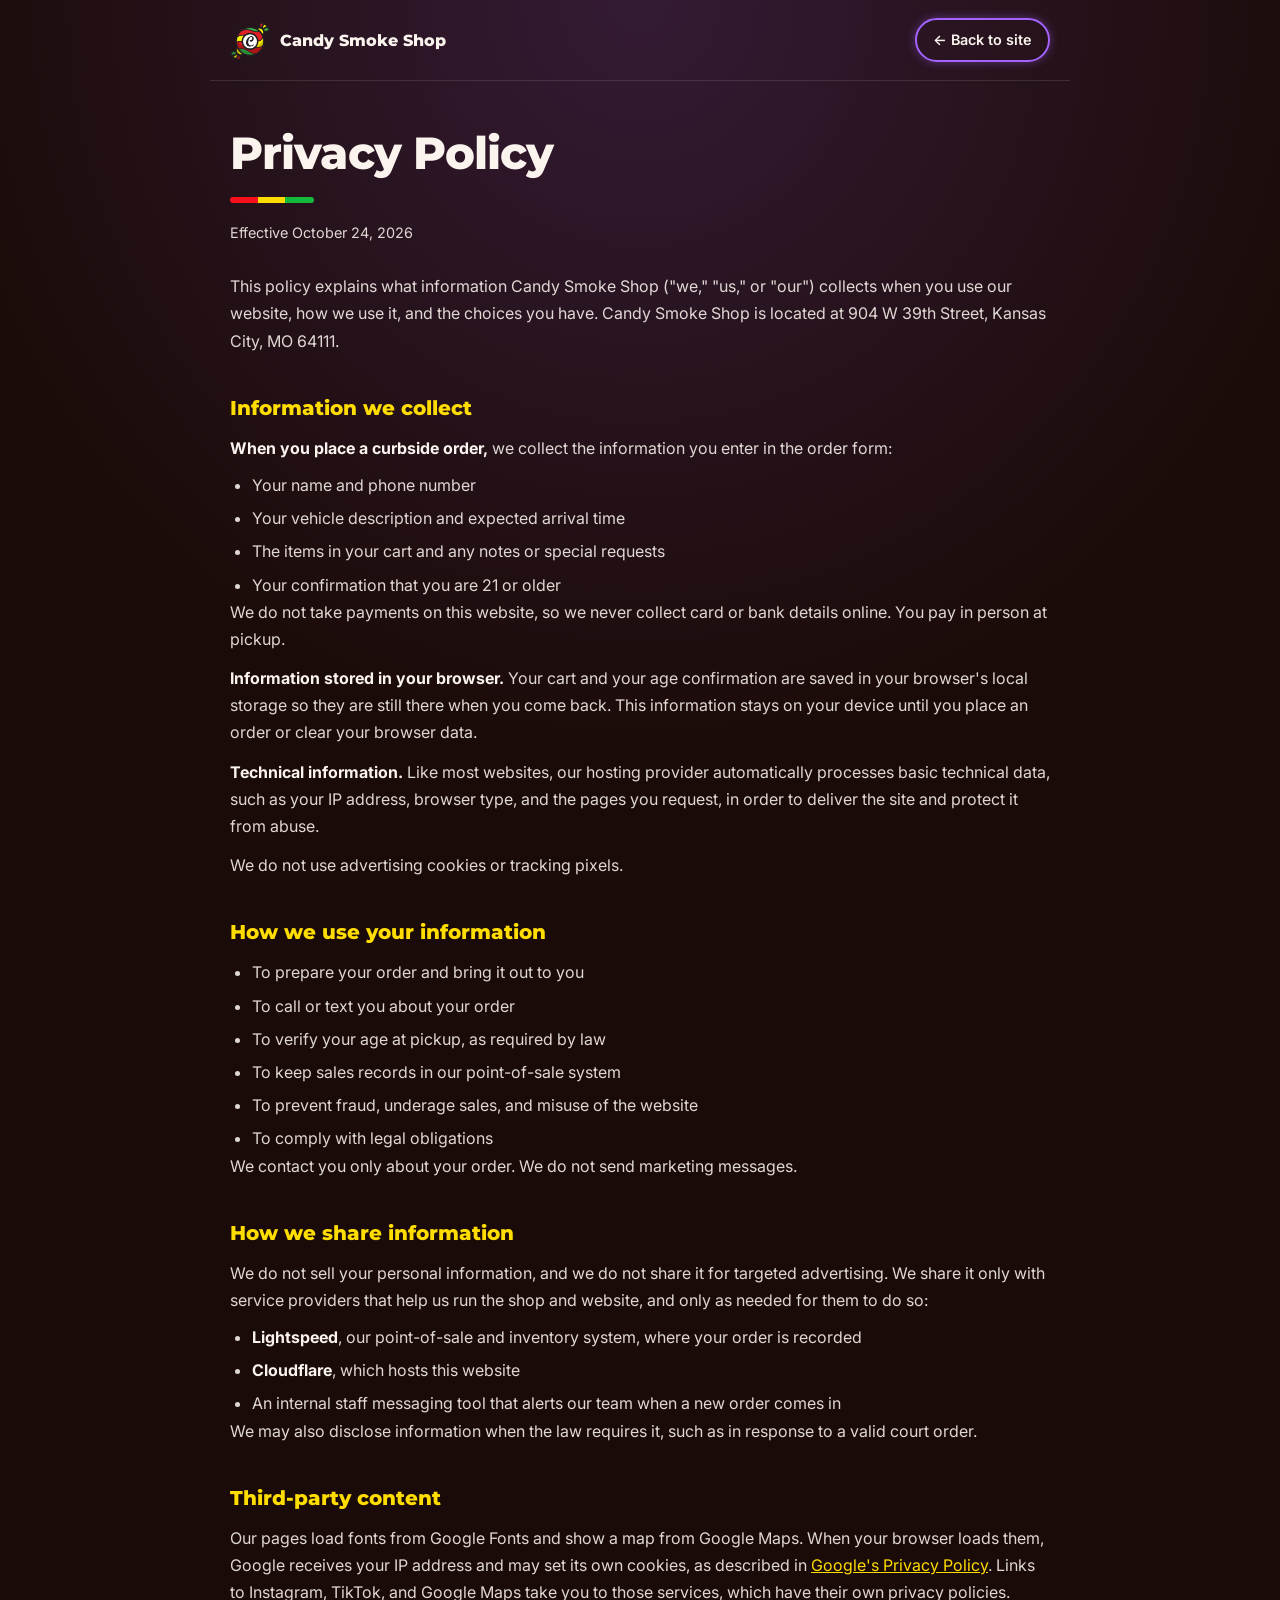
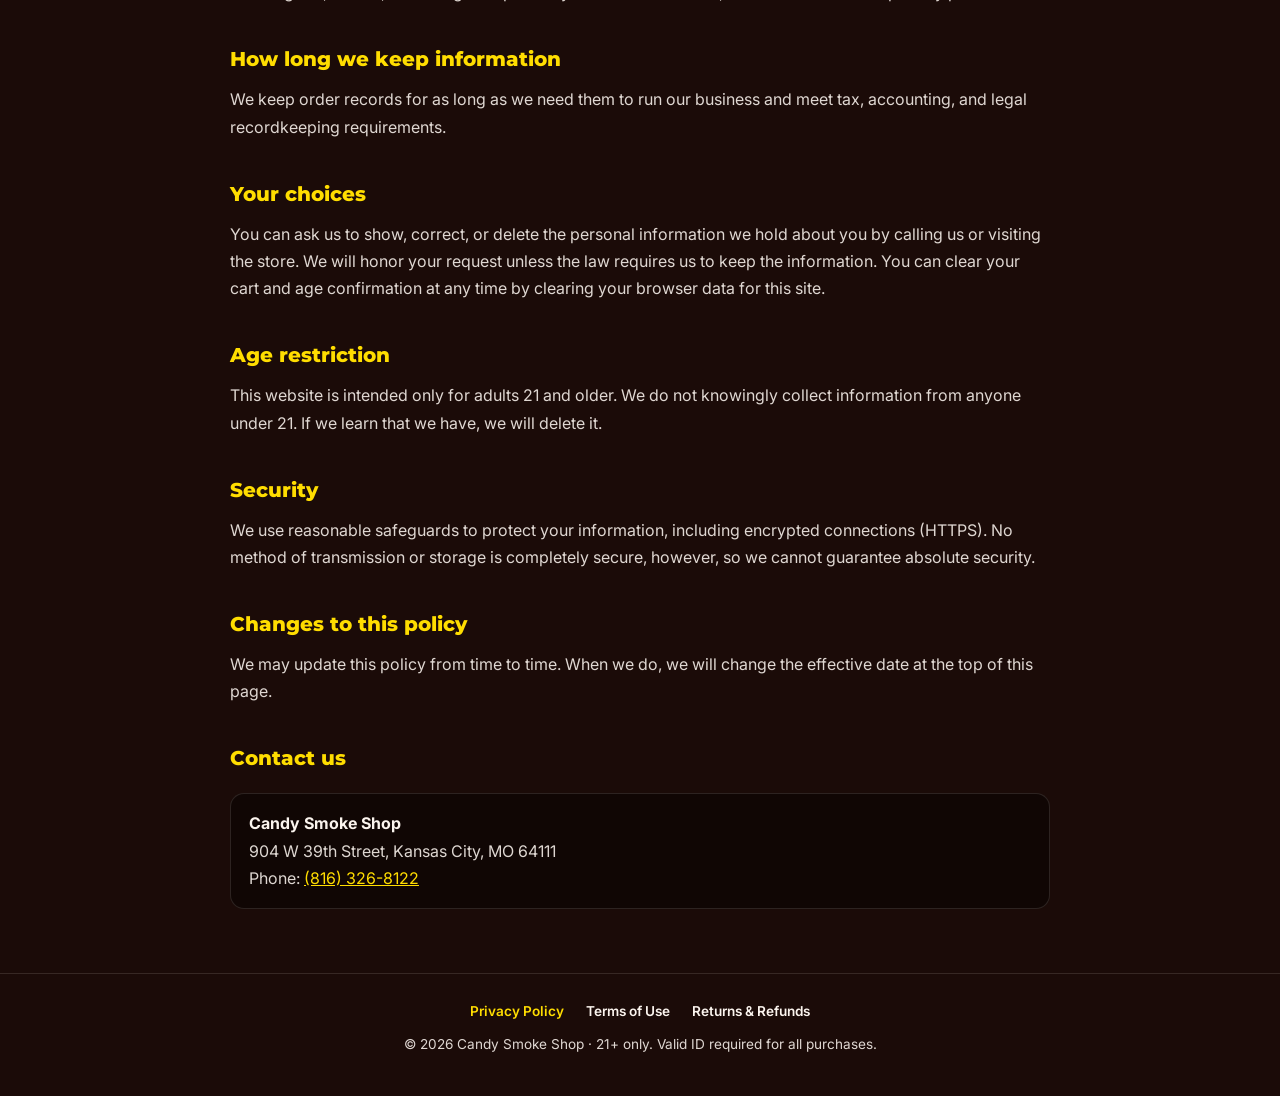
==== privacy.html @ 88c14856 "Grammar pass, legal pages linked from the footer, and nicotine warnings - Privacy Policy, Terms of U" ====
<!DOCTYPE html>
<html lang="en">
<head>
  <meta charset="UTF-8" />
  <meta name="viewport" content="width=device-width, initial-scale=1.0" />
  <title>Privacy Policy — Candy Smoke Shop</title>
  <meta name="description" content="How Candy Smoke Shop collects, uses, and protects the information you share when you use our website." />
  <link rel="icon" type="image/png" href="assets/favicon.png" />
  <link rel="preconnect" href="https://fonts.googleapis.com" />
  <link rel="preconnect" href="https://fonts.gstatic.com" crossorigin />
  <link href="https://fonts.googleapis.com/css2?family=Montserrat:wght@800&family=Inter:wght@400;600&display=swap" rel="stylesheet" />
  <link rel="stylesheet" href="assets/legal.css" />
</head>
<body>
<header class="legal-nav">
  <a class="brand" href="/"><img src="assets/candy-mark.png" alt="" />Candy Smoke Shop</a>
  <a class="back" href="/">← Back to site</a>
</header>

<main>
  <h1>Privacy Policy</h1>
  <div class="stripe"></div>
  <p class="updated">Effective October 24, 2026</p>

  <p>This policy explains what information Candy Smoke Shop ("we," "us," or "our") collects when you use our website, how we use it, and the choices you have. Candy Smoke Shop is located at 904 W 39th Street, Kansas City, MO 64111.</p>

  <h2>Information we collect</h2>
  <p><strong>When you place a curbside order,</strong> we collect the information you enter in the order form:</p>
  <ul>
    <li>Your name and phone number</li>
    <li>Your vehicle description and expected arrival time</li>
    <li>The items in your cart and any notes or special requests</li>
    <li>Your confirmation that you are 21 or older</li>
  </ul>
  <p>We do not take payments on this website, so we never collect card or bank details online. You pay in person at pickup.</p>
  <p><strong>Information stored in your browser.</strong> Your cart and your age confirmation are saved in your browser's local storage so they are still there when you come back. This information stays on your device until you place an order or clear your browser data.</p>
  <p><strong>Technical information.</strong> Like most websites, our hosting provider automatically processes basic technical data, such as your IP address, browser type, and the pages you request, in order to deliver the site and protect it from abuse.</p>
  <p>We do not use advertising cookies or tracking pixels.</p>

  <h2>How we use your information</h2>
  <ul>
    <li>To prepare your order and bring it out to you</li>
    <li>To call or text you about your order</li>
    <li>To verify your age at pickup, as required by law</li>
    <li>To keep sales records in our point-of-sale system</li>
    <li>To prevent fraud, underage sales, and misuse of the website</li>
    <li>To comply with legal obligations</li>
  </ul>
  <p>We contact you only about your order. We do not send marketing messages.</p>

  <h2>How we share information</h2>
  <p>We do not sell your personal information, and we do not share it for targeted advertising. We share it only with service providers that help us run the shop and website, and only as needed for them to do so:</p>
  <ul>
    <li><strong>Lightspeed</strong>, our point-of-sale and inventory system, where your order is recorded</li>
    <li><strong>Cloudflare</strong>, which hosts this website</li>
    <li>An internal staff messaging tool that alerts our team when a new order comes in</li>
  </ul>
  <p>We may also disclose information when the law requires it, such as in response to a valid court order.</p>

  <h2>Third-party content</h2>
  <p>Our pages load fonts from Google Fonts and show a map from Google Maps. When your browser loads them, Google receives your IP address and may set its own cookies, as described in <a href="https://policies.google.com/privacy" target="_blank" rel="noopener">Google's Privacy Policy</a>. Links to Instagram, TikTok, and Google Maps take you to those services, which have their own privacy policies.</p>

  <h2>How long we keep information</h2>
  <p>We keep order records for as long as we need them to run our business and meet tax, accounting, and legal recordkeeping requirements.</p>

  <h2>Your choices</h2>
  <p>You can ask us to show, correct, or delete the personal information we hold about you by calling us or visiting the store. We will honor your request unless the law requires us to keep the information. You can clear your cart and age confirmation at any time by clearing your browser data for this site.</p>

  <h2>Age restriction</h2>
  <p>This website is intended only for adults 21 and older. We do not knowingly collect information from anyone under 21. If we learn that we have, we will delete it.</p>

  <h2>Security</h2>
  <p>We use reasonable safeguards to protect your information, including encrypted connections (HTTPS). No method of transmission or storage is completely secure, however, so we cannot guarantee absolute security.</p>

  <h2>Changes to this policy</h2>
  <p>We may update this policy from time to time. When we do, we will change the effective date at the top of this page.</p>

  <h2>Contact us</h2>
  <div class="callout">
    <p><strong>Candy Smoke Shop</strong><br />904 W 39th Street, Kansas City, MO 64111<br />Phone: <a href="tel:8163268122">(816) 326-8122</a></p>
  </div>
</main>

<footer>
  <nav aria-label="Legal">
    <a href="/privacy" aria-current="page">Privacy Policy</a>
    <a href="/terms">Terms of Use</a>
    <a href="/returns">Returns &amp; Refunds</a>
  </nav>
  © 2026 Candy Smoke Shop · 21+ only. Valid ID required for all purchases.
</footer>
</body>
</html>
---- assets/legal.css ----
/* Shared look for the legal pages (privacy, terms, returns) */
:root {
  --red: #f5101c; --yellow: #ffdd00; --green: #14b83a; --ink: #141012;
  --neon-purple: #a463ff;
  --mortar: #1b0b08;
  --text: #fbf4ee; --muted: rgba(251,244,238,0.88); --border: rgba(251,244,238,0.12);
}
*, *::before, *::after { box-sizing: border-box; margin: 0; padding: 0; }
body {
  font-family: 'Inter', system-ui, -apple-system, 'Segoe UI', Roboto, sans-serif;
  color: var(--text); line-height: 1.7; -webkit-text-size-adjust: 100%;
  background: radial-gradient(ellipse 80% 40% at 50% 0%, rgba(164,99,255,0.18), transparent 70%), var(--mortar);
  min-height: 100vh;
}
a { color: var(--yellow); }
a:hover { text-decoration: none; }
:focus-visible { outline: 3px solid var(--yellow); outline-offset: 3px; }

.legal-nav {
  display: flex; align-items: center; justify-content: space-between; gap: 16px;
  max-width: 860px; margin: 0 auto; padding: 18px 20px; border-bottom: 1px solid var(--border);
}
.legal-nav .brand { display: flex; align-items: center; gap: 10px; text-decoration: none; color: var(--text);
  font-family: 'Montserrat', 'Arial Black', 'Helvetica Neue', Arial, sans-serif; font-weight: 800; }
.legal-nav .brand img { width: 40px; height: auto; }
.legal-nav .back { font-size: 0.9rem; font-weight: 600; text-decoration: none; padding: 8px 16px;
  border: 2px solid var(--neon-purple); border-radius: 999px; color: var(--text); box-shadow: 0 0 10px rgba(164,99,255,0.4); white-space: nowrap; }

main { max-width: 860px; margin: 0 auto; padding: 48px 20px 64px; }
h1 { font-family: 'Montserrat', 'Arial Black', 'Helvetica Neue', Arial, sans-serif; font-weight: 800;
  font-size: clamp(2rem, 5vw, 2.8rem); line-height: 1.1; letter-spacing: -0.02em; }
.stripe { height: 6px; width: 84px; border-radius: 6px; margin: 18px 0;
  background: linear-gradient(90deg, var(--red) 0 33%, var(--yellow) 33% 66%, var(--green) 66%); }
.updated { color: var(--muted); font-size: 0.9rem; margin-bottom: 28px; }
h2 { font-family: 'Montserrat', 'Arial Black', 'Helvetica Neue', Arial, sans-serif; font-weight: 800;
  font-size: 1.25rem; margin: 36px 0 10px; color: var(--yellow); }
p, li { color: var(--muted); }
p + p { margin-top: 12px; }
ul { padding-left: 22px; margin-top: 10px; }
li + li { margin-top: 6px; }
strong { color: var(--text); }
.callout { margin-top: 18px; padding: 16px 18px; border-radius: 14px; background: rgba(0,0,0,0.4); border: 1px solid var(--border); }
.nicotine { margin-top: 14px; padding: 12px 16px; background: #fff; color: #000; border: 2px solid #000;
  font-family: Arial, Helvetica, sans-serif; font-weight: 700; font-size: 1rem; line-height: 1.4; }

footer { border-top: 1px solid var(--border); padding: 26px 20px 40px; text-align: center; color: var(--muted); font-size: 0.85rem; }
footer nav { display: flex; justify-content: center; flex-wrap: wrap; gap: 8px 22px; margin-bottom: 10px; }
footer nav a { color: var(--text); text-decoration: none; font-weight: 600; }
footer nav a:hover, footer nav a[aria-current] { color: var(--yellow); }
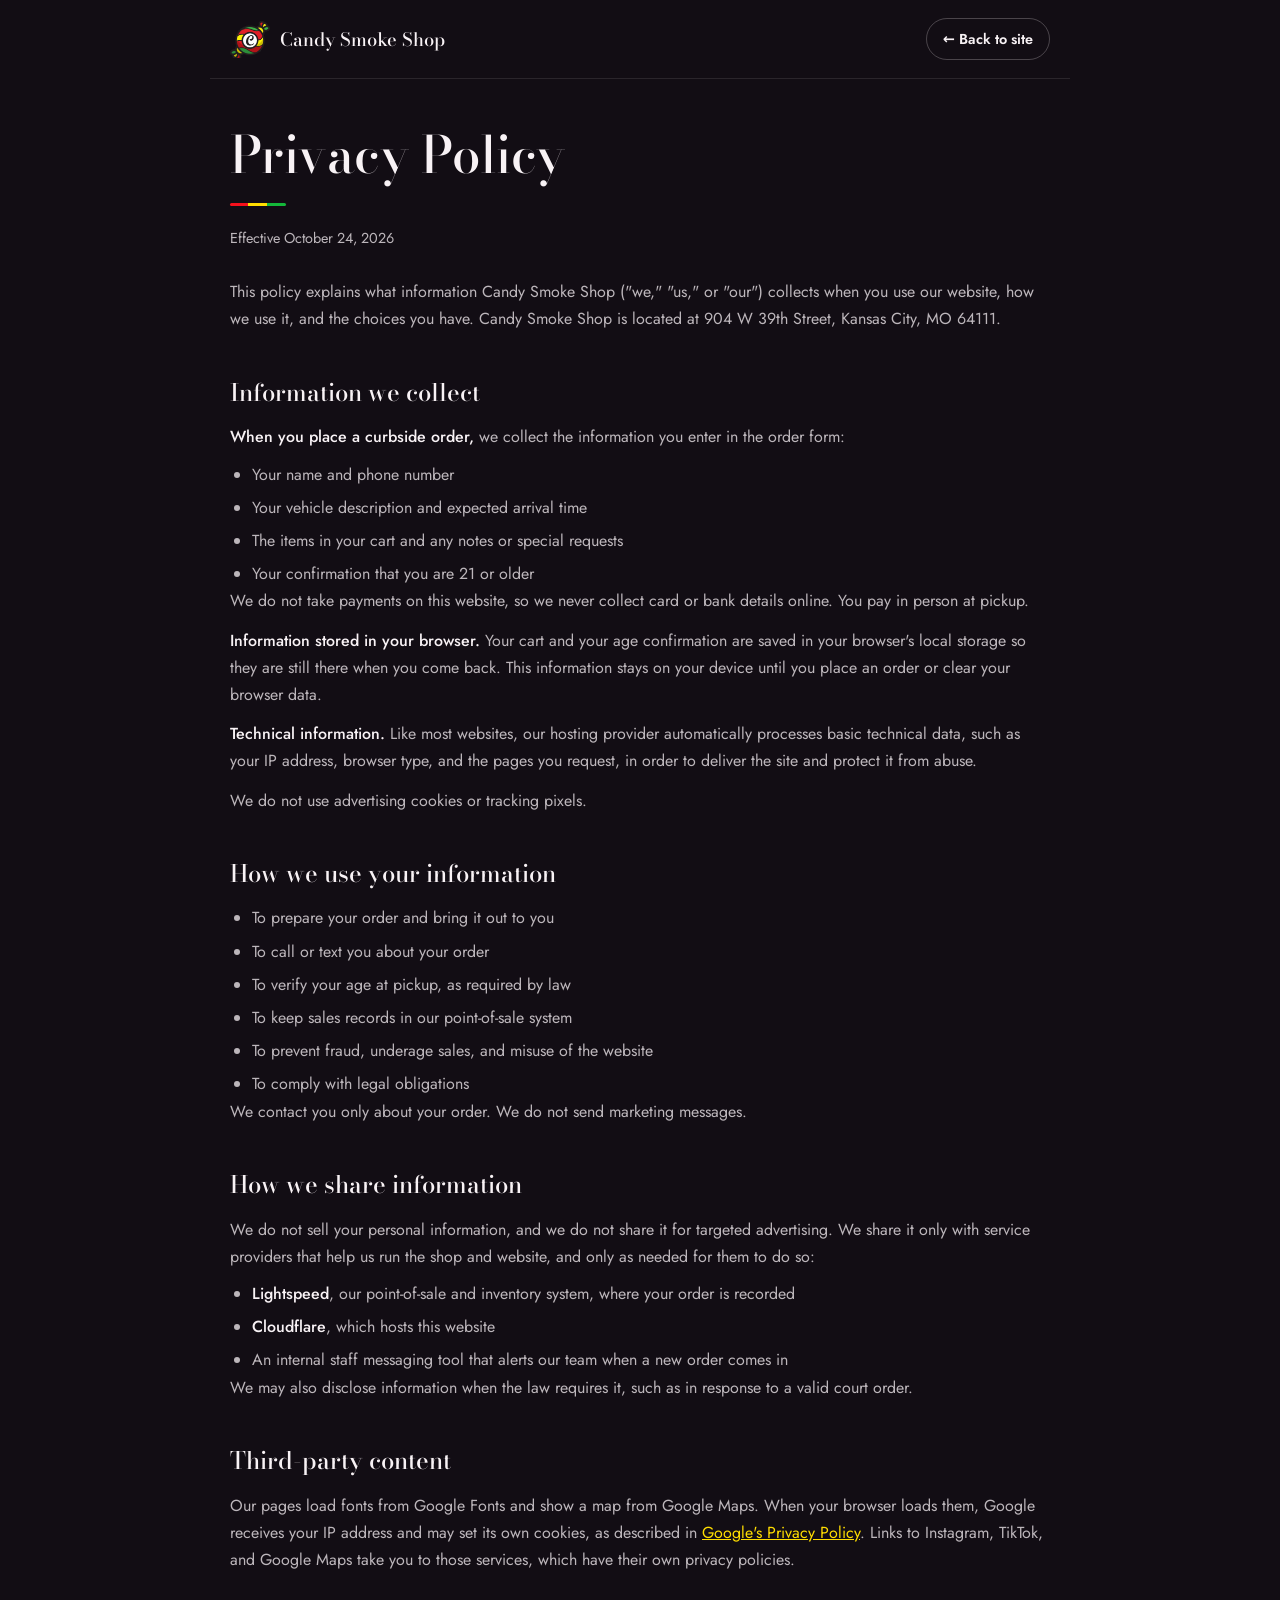
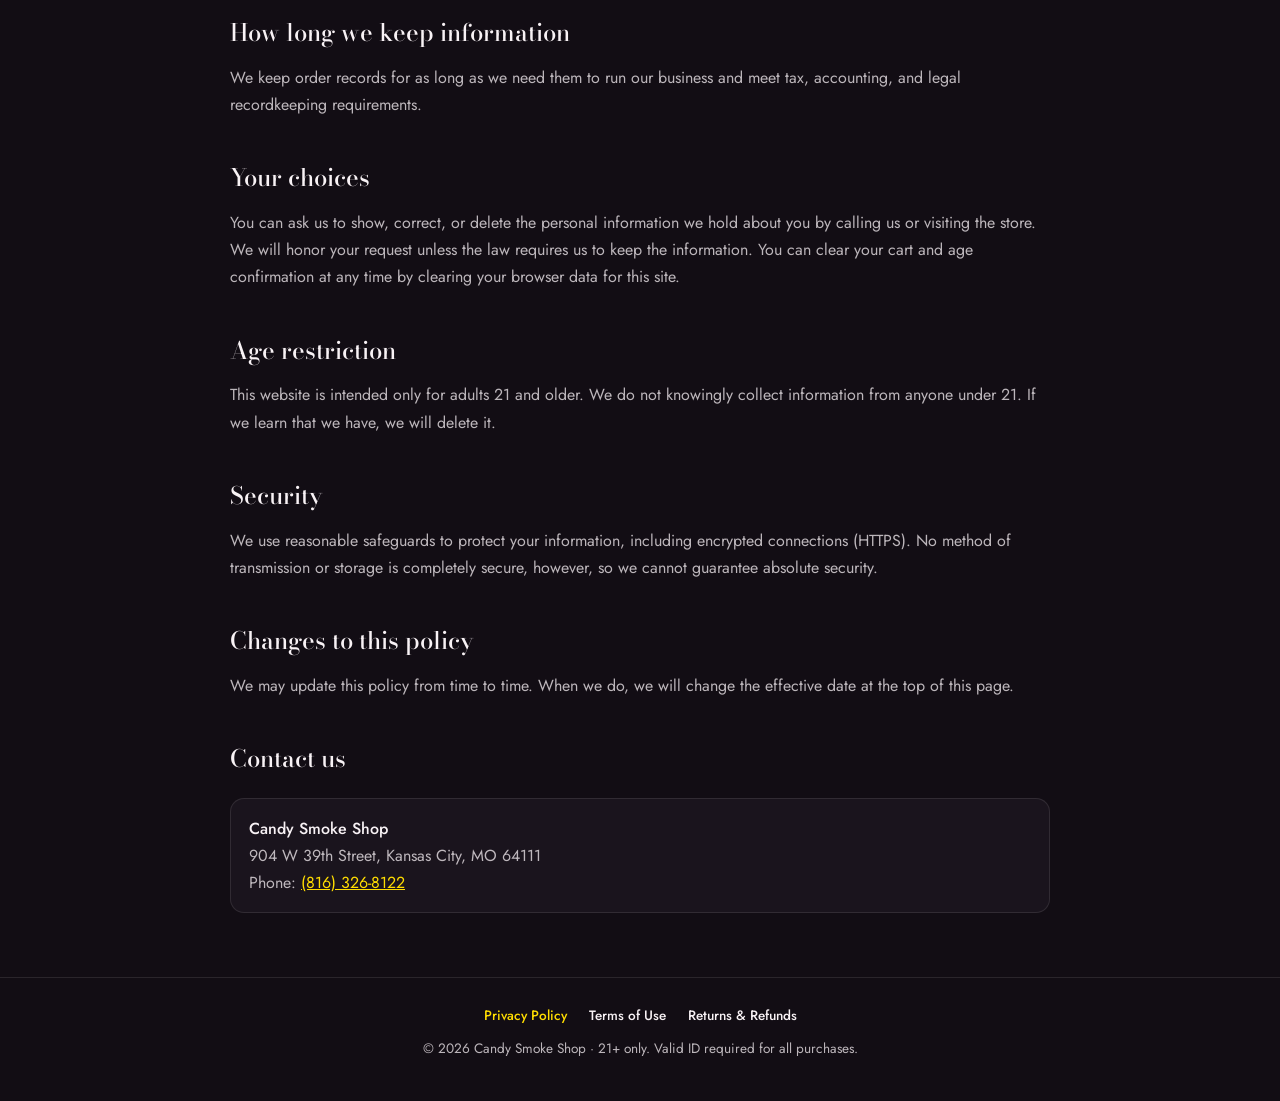
==== commit 006b64c2: "Luxury redesign: plain background, serif type, cut-out product tiles - Plain plum-black background r" ====
--- a/privacy.html
+++ b/privacy.html
@@ -8,7 +8,7 @@
   <link rel="icon" type="image/png" href="assets/favicon.png" />
   <link rel="preconnect" href="https://fonts.googleapis.com" />
   <link rel="preconnect" href="https://fonts.gstatic.com" crossorigin />
-  <link href="https://fonts.googleapis.com/css2?family=Montserrat:wght@800&family=Inter:wght@400;600&display=swap" rel="stylesheet" />
+  <link href="https://fonts.googleapis.com/css2?family=Bodoni+Moda:opsz,wght@6..96,500&family=Jost:wght@400;500&display=swap" rel="stylesheet" />
   <link rel="stylesheet" href="assets/legal.css" />
 </head>
 <body>
--- a/assets/legal.css
+++ b/assets/legal.css
@@ -2,48 +2,49 @@
 :root {
   --red: #f5101c; --yellow: #ffdd00; --green: #14b83a; --ink: #141012;
   --neon-purple: #a463ff;
-  --mortar: #1b0b08;
-  --text: #fbf4ee; --muted: rgba(251,244,238,0.88); --border: rgba(251,244,238,0.12);
+  --bg: #120d14; --surface: #1a141d;
+  --serif: 'Bodoni Moda', 'Didot', 'Bodoni 72', Georgia, serif;
+  --text: #f8f2f5; --muted: rgba(248,242,245,0.74); --border: rgba(248,242,245,0.1);
 }
 *, *::before, *::after { box-sizing: border-box; margin: 0; padding: 0; }
 body {
-  font-family: 'Inter', system-ui, -apple-system, 'Segoe UI', Roboto, sans-serif;
+  font-family: 'Jost', 'Futura', 'Century Gothic', system-ui, -apple-system, 'Segoe UI', Roboto, sans-serif;
   color: var(--text); line-height: 1.7; -webkit-text-size-adjust: 100%;
-  background: radial-gradient(ellipse 80% 40% at 50% 0%, rgba(164,99,255,0.18), transparent 70%), var(--mortar);
+  background: var(--bg); -webkit-font-smoothing: antialiased;
   min-height: 100vh;
 }
 a { color: var(--yellow); }
 a:hover { text-decoration: none; }
-:focus-visible { outline: 3px solid var(--yellow); outline-offset: 3px; }
+:focus-visible { outline: 2px solid var(--yellow); outline-offset: 3px; }
 
 .legal-nav {
   display: flex; align-items: center; justify-content: space-between; gap: 16px;
   max-width: 860px; margin: 0 auto; padding: 18px 20px; border-bottom: 1px solid var(--border);
 }
 .legal-nav .brand { display: flex; align-items: center; gap: 10px; text-decoration: none; color: var(--text);
-  font-family: 'Montserrat', 'Arial Black', 'Helvetica Neue', Arial, sans-serif; font-weight: 800; }
+  font-family: var(--serif); font-weight: 500; font-size: 1.15rem; }
 .legal-nav .brand img { width: 40px; height: auto; }
 .legal-nav .back { font-size: 0.9rem; font-weight: 600; text-decoration: none; padding: 8px 16px;
-  border: 2px solid var(--neon-purple); border-radius: 999px; color: var(--text); box-shadow: 0 0 10px rgba(164,99,255,0.4); white-space: nowrap; }
+  border: 1px solid rgba(248,242,245,0.24); border-radius: 999px; color: var(--text); white-space: nowrap; }
 
 main { max-width: 860px; margin: 0 auto; padding: 48px 20px 64px; }
-h1 { font-family: 'Montserrat', 'Arial Black', 'Helvetica Neue', Arial, sans-serif; font-weight: 800;
-  font-size: clamp(2rem, 5vw, 2.8rem); line-height: 1.1; letter-spacing: -0.02em; }
-.stripe { height: 6px; width: 84px; border-radius: 6px; margin: 18px 0;
+h1 { font-family: var(--serif); font-weight: 500;
+  font-size: clamp(2.2rem, 5vw, 3.2rem); line-height: 1.08; letter-spacing: -0.01em; }
+.stripe { height: 3px; width: 56px; border-radius: 3px; margin: 20px 0;
   background: linear-gradient(90deg, var(--red) 0 33%, var(--yellow) 33% 66%, var(--green) 66%); }
 .updated { color: var(--muted); font-size: 0.9rem; margin-bottom: 28px; }
-h2 { font-family: 'Montserrat', 'Arial Black', 'Helvetica Neue', Arial, sans-serif; font-weight: 800;
-  font-size: 1.25rem; margin: 36px 0 10px; color: var(--yellow); }
+h2 { font-family: var(--serif); font-weight: 500;
+  font-size: 1.5rem; margin: 40px 0 10px; color: var(--text); }
 p, li { color: var(--muted); }
 p + p { margin-top: 12px; }
 ul { padding-left: 22px; margin-top: 10px; }
 li + li { margin-top: 6px; }
-strong { color: var(--text); }
-.callout { margin-top: 18px; padding: 16px 18px; border-radius: 14px; background: rgba(0,0,0,0.4); border: 1px solid var(--border); }
+strong { color: var(--text); font-weight: 500; }
+.callout { margin-top: 18px; padding: 16px 18px; border-radius: 14px; background: var(--surface); border: 1px solid var(--border); }
 .nicotine { margin-top: 14px; padding: 12px 16px; background: #fff; color: #000; border: 2px solid #000;
   font-family: Arial, Helvetica, sans-serif; font-weight: 700; font-size: 1rem; line-height: 1.4; }
 
 footer { border-top: 1px solid var(--border); padding: 26px 20px 40px; text-align: center; color: var(--muted); font-size: 0.85rem; }
 footer nav { display: flex; justify-content: center; flex-wrap: wrap; gap: 8px 22px; margin-bottom: 10px; }
-footer nav a { color: var(--text); text-decoration: none; font-weight: 600; }
+footer nav a { color: var(--text); text-decoration: none; font-weight: 500; }
 footer nav a:hover, footer nav a[aria-current] { color: var(--yellow); }
